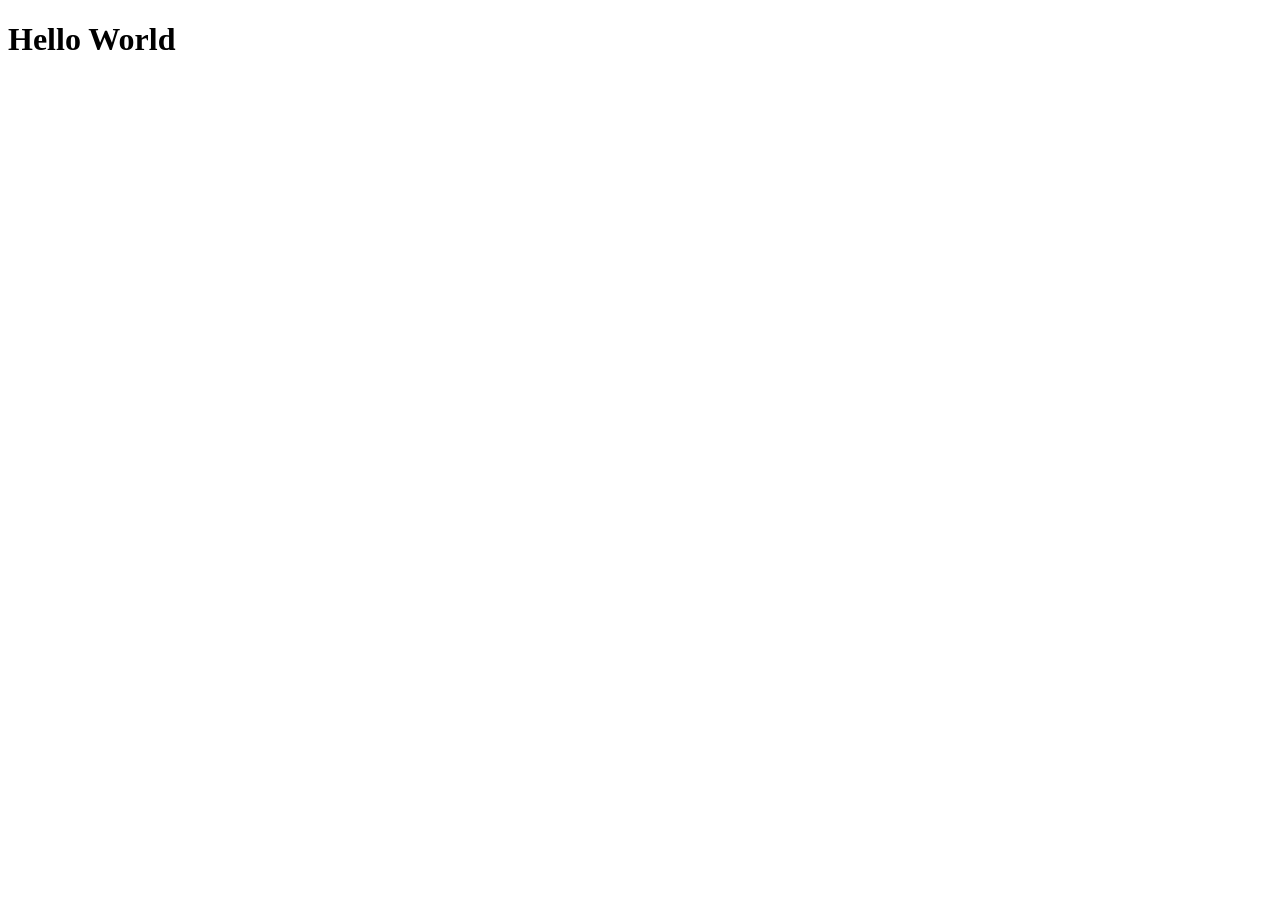
==== index.html @ f8f1220e "Create index.html Base website, not needed just yet" ====
<!DOCTYPE html>
<html lang="eng">
  <head>
    <meta charset="UTF-8">
    <meta name="viewport" content="width=device-width, initial-scale=1,0">
    <title>My Portfolio</title>
  </head>
  <body>
    <h1> Hello World</h1>
  </body>
</html>
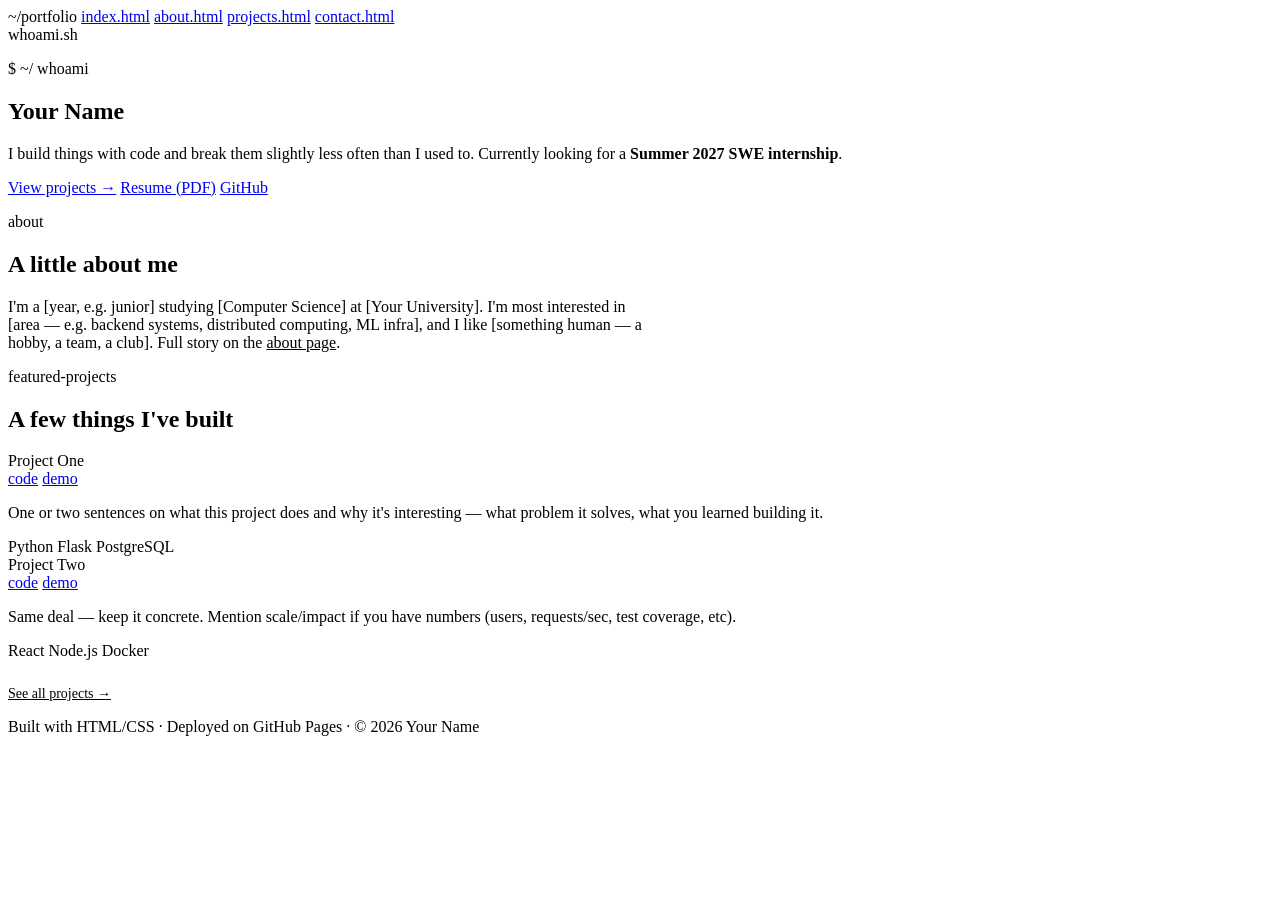
==== commit 75259f78: "Base Website Replaced index, made intital pages and will adjust and update" ====
--- a/index.html
+++ b/index.html
@@ -1,11 +1,121 @@
 <!DOCTYPE html>
-<html lang="eng">
-  <head>
-    <meta charset="UTF-8">
-    <meta name="viewport" content="width=device-width, initial-scale=1,0">
-    <title>My Portfolio</title>
-  </head>
-  <body>
-    <h1> Hello World</h1>
-  </body>
+<html lang="en">
+<head>
+<meta charset="UTF-8">
+<meta name="viewport" content="width=device-width, initial-scale=1.0">
+<title>Your Name — Software Engineer</title>
+<meta name="description" content="Portfolio of Your Name, software engineering student.">
+<link rel="preconnect" href="https://fonts.googleapis.com">
+<link href="https://fonts.googleapis.com/css2?family=JetBrains+Mono:wght@400;600;700&family=Inter:wght@400;500;600&display=swap" rel="stylesheet">
+<link rel="stylesheet" href="css/style.css">
+</head>
+<body>
+
+  <!-- ===== NAV: styled like editor tabs. Edit labels/hrefs as needed ===== -->
+  <nav class="tabbar">
+    <div class="tabbar-inner">
+      <span class="tab-brand">~/portfolio</span>
+      <a class="tab active" href="index.html">index.html</a>
+      <a class="tab" href="about.html">about.html</a>
+      <a class="tab" href="projects.html">projects.html</a>
+      <a class="tab" href="contact.html">contact.html</a>
+    </div>
+  </nav>
+
+  <main class="wrap">
+
+    <!-- ===== HERO ===== -->
+    <section class="hero">
+      <div class="terminal">
+        <div class="terminal-titlebar">
+          <span class="dot red"></span>
+          <span class="dot yellow"></span>
+          <span class="dot green"></span>
+          <span class="terminal-title">whoami.sh</span>
+        </div>
+        <div class="terminal-body">
+          <p class="prompt-line"><span class="sigil">$</span> <span class="path">~/</span> whoami</p>
+          <h1 class="hero-name">Your Name<span class="cursor"></span></h1>
+          <p class="hero-role" data-typewriter="Software Engineering Student · Aspiring Backend Developer"></p>
+          <p class="hero-tagline">
+            I build things with code and break them slightly less often than I used to.
+            Currently looking for a <strong>Summer 2027 SWE internship</strong>.
+            <!-- Edit: replace with your own one/two-line pitch -->
+          </p>
+          <div class="hero-links">
+            <a class="btn btn-primary" href="projects.html">View projects →</a>
+            <a class="btn btn-ghost" href="/assets/resume.pdf" target="_blank" rel="noopener">Resume (PDF)</a>
+            <a class="btn btn-ghost" href="https://github.com/yourusername" target="_blank" rel="noopener">GitHub</a>
+          </div>
+        </div>
+      </div>
+    </section>
+
+    <!-- ===== QUICK ABOUT BLURB ===== -->
+    <section>
+      <p class="eyebrow">about</p>
+      <h2>A little about me</h2>
+      <p style="max-width: 640px;">
+        I'm a [year, e.g. junior] studying [Computer Science] at [Your University].
+        I'm most interested in [area — e.g. backend systems, distributed computing, ML infra],
+        and I like [something human — a hobby, a team, a club]. Full story on the
+        <a href="about.html" style="color: var(--accent); text-decoration: underline;">about page</a>.
+      </p>
+    </section>
+
+    <!-- ===== FEATURED PROJECTS ===== -->
+    <section>
+      <p class="eyebrow">featured-projects</p>
+      <h2>A few things I've built</h2>
+      <div class="project-grid">
+
+        <div class="card">
+          <div class="card-header">
+            <span class="card-title">Project One</span>
+            <div class="card-links">
+              <a href="https://github.com/yourusername/project-one" target="_blank" rel="noopener">code</a>
+              <a href="#" target="_blank" rel="noopener">demo</a>
+            </div>
+          </div>
+          <p>One or two sentences on what this project does and why it's interesting — what problem it solves, what you learned building it.</p>
+          <div class="tag-row">
+            <span class="tag">Python</span>
+            <span class="tag">Flask</span>
+            <span class="tag">PostgreSQL</span>
+          </div>
+        </div>
+
+        <div class="card">
+          <div class="card-header">
+            <span class="card-title">Project Two</span>
+            <div class="card-links">
+              <a href="https://github.com/yourusername/project-two" target="_blank" rel="noopener">code</a>
+              <a href="#" target="_blank" rel="noopener">demo</a>
+            </div>
+          </div>
+          <p>Same deal — keep it concrete. Mention scale/impact if you have numbers (users, requests/sec, test coverage, etc).</p>
+          <div class="tag-row">
+            <span class="tag">React</span>
+            <span class="tag">Node.js</span>
+            <span class="tag">Docker</span>
+          </div>
+        </div>
+
+      </div>
+      <p style="margin-top: 24px;">
+        <a href="projects.html" style="color: var(--accent); text-decoration: underline; font-family: var(--font-display); font-size: 14px;">See all projects →</a>
+      </p>
+    </section>
+
+  </main>
+
+  <footer>
+    <div class="wrap">
+      <p>Built with HTML/CSS · Deployed on GitHub Pages · © <span id="year"></span> Your Name</p>
+    </div>
+  </footer>
+
+  <script src="js/script.js"></script>
+  <script>document.getElementById("year").textContent = new Date().getFullYear();</script>
+</body>
 </html>
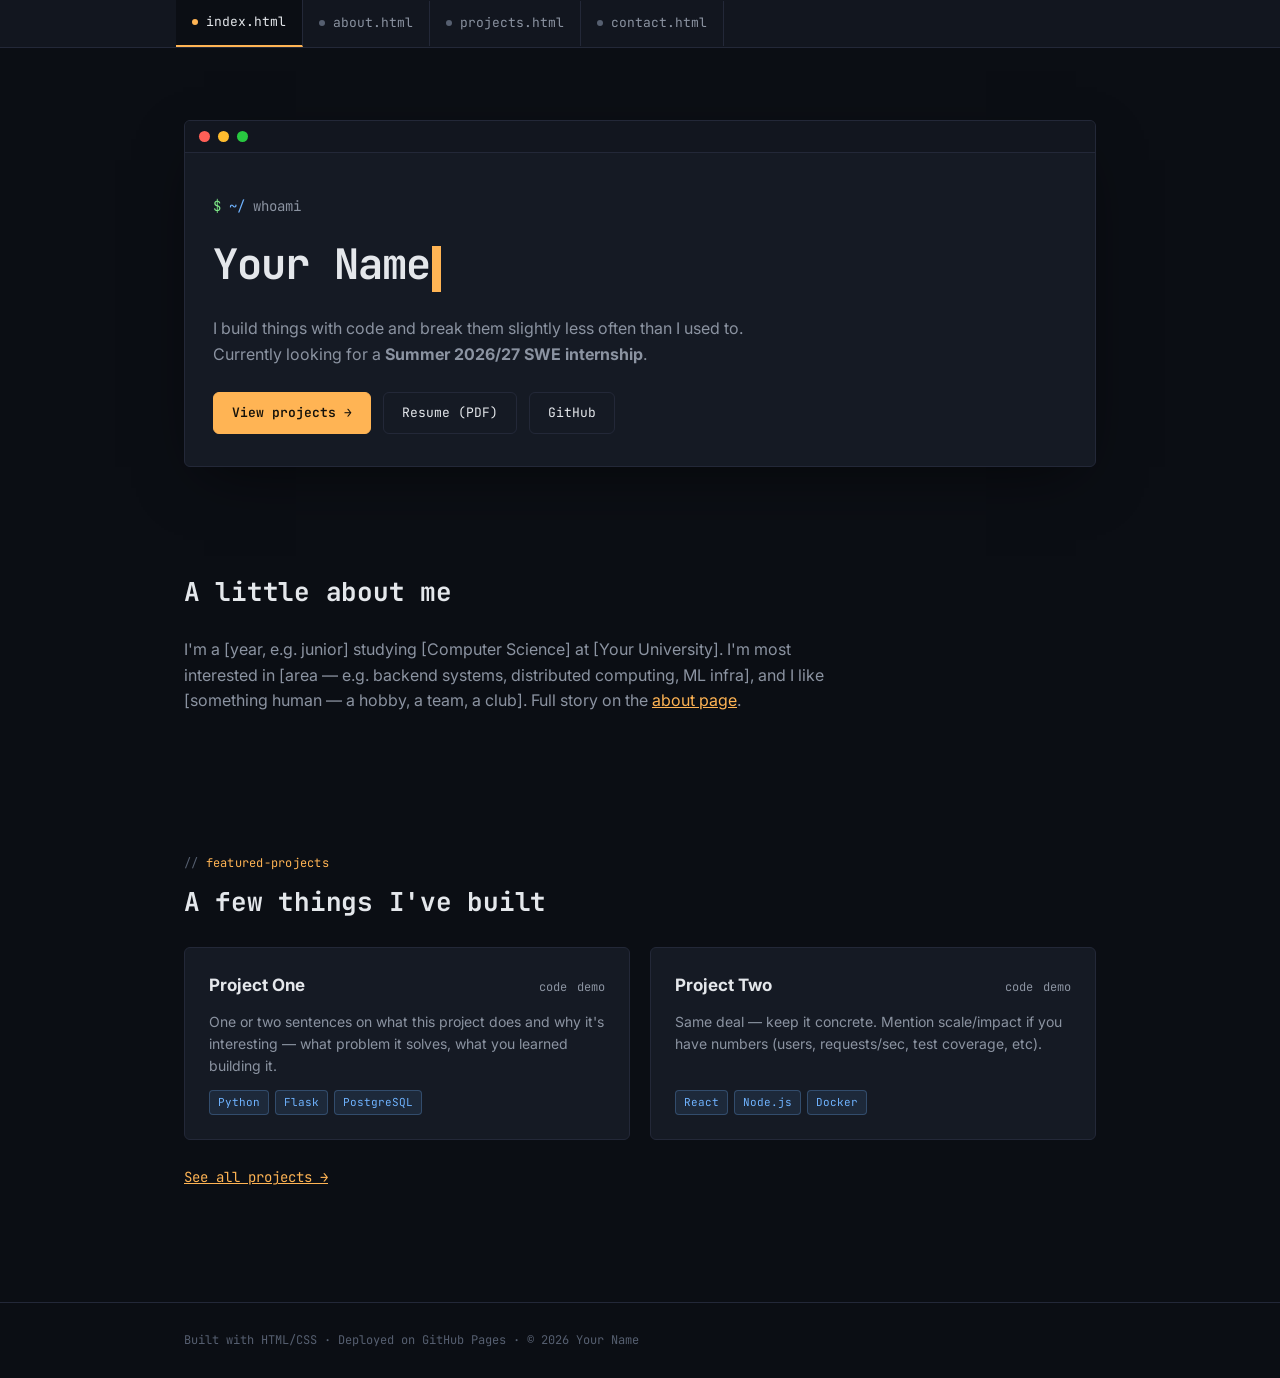
==== commit 733d91bd: "Fixed Css file, added cv and github" ====
--- a/index.html
+++ b/index.html
@@ -1,121 +1,175 @@
-<!DOCTYPE html>
+<!doctype html>
 <html lang="en">
-<head>
-<meta charset="UTF-8">
-<meta name="viewport" content="width=device-width, initial-scale=1.0">
-<title>Your Name — Software Engineer</title>
-<meta name="description" content="Portfolio of Your Name, software engineering student.">
-<link rel="preconnect" href="https://fonts.googleapis.com">
-<link href="https://fonts.googleapis.com/css2?family=JetBrains+Mono:wght@400;600;700&family=Inter:wght@400;500;600&display=swap" rel="stylesheet">
-<link rel="stylesheet" href="css/style.css">
-</head>
-<body>
+  <head>
+    <meta charset="UTF-8" />
+    <meta name="viewport" content="width=device-width, initial-scale=1.0" />
+    <title>Conor Sheridan — Software Engineer</title>
+    <meta
+      name="description"
+      content="Portfolio of Your Name, software engineering student."
+    />
+    <link rel="preconnect" href="https://fonts.googleapis.com" />
+    <link
+      href="https://fonts.googleapis.com/css2?family=JetBrains+Mono:wght@400;600;700&family=Inter:wght@400;500;600&display=swap"
+      rel="stylesheet"
+    />
+    <link rel="stylesheet" href="css/style.css" />
+  </head>
+  <body className="">
+    <!-- ===== NAV: styled like editor tabs. Edit labels/hrefs as needed ===== -->
+    <nav class="tabbar">
+      <div class="tabbar-inner">
+        <a class="tab active" href="index.html">index.html</a>
+        <a class="tab" href="about.html">about.html</a>
+        <a class="tab" href="projects.html">projects.html</a>
+        <a class="tab" href="contact.html">contact.html</a>
+      </div>
+    </nav>
 
-  <!-- ===== NAV: styled like editor tabs. Edit labels/hrefs as needed ===== -->
-  <nav class="tabbar">
-    <div class="tabbar-inner">
-      <span class="tab-brand">~/portfolio</span>
-      <a class="tab active" href="index.html">index.html</a>
-      <a class="tab" href="about.html">about.html</a>
-      <a class="tab" href="projects.html">projects.html</a>
-      <a class="tab" href="contact.html">contact.html</a>
-    </div>
-  </nav>
-
-  <main class="wrap">
-
-    <!-- ===== HERO ===== -->
-    <section class="hero">
-      <div class="terminal">
-        <div class="terminal-titlebar">
-          <span class="dot red"></span>
-          <span class="dot yellow"></span>
-          <span class="dot green"></span>
-          <span class="terminal-title">whoami.sh</span>
-        </div>
-        <div class="terminal-body">
-          <p class="prompt-line"><span class="sigil">$</span> <span class="path">~/</span> whoami</p>
-          <h1 class="hero-name">Your Name<span class="cursor"></span></h1>
-          <p class="hero-role" data-typewriter="Software Engineering Student · Aspiring Backend Developer"></p>
-          <p class="hero-tagline">
-            I build things with code and break them slightly less often than I used to.
-            Currently looking for a <strong>Summer 2027 SWE internship</strong>.
-            <!-- Edit: replace with your own one/two-line pitch -->
-          </p>
-          <div class="hero-links">
-            <a class="btn btn-primary" href="projects.html">View projects →</a>
-            <a class="btn btn-ghost" href="/assets/resume.pdf" target="_blank" rel="noopener">Resume (PDF)</a>
-            <a class="btn btn-ghost" href="https://github.com/yourusername" target="_blank" rel="noopener">GitHub</a>
+    <main class="wrap">
+      <!-- ===== HERO ===== -->
+      <section class="hero">
+        <div class="terminal">
+          <div class="terminal-titlebar">
+            <span class="dot red"></span>
+            <span class="dot yellow"></span>
+            <span class="dot green"></span>
+          </div>
+          <div class="terminal-body">
+            <p class="prompt-line">
+              <span class="sigil">$</span> <span class="path">~/</span> whoami
+            </p>
+            <h1 class="hero-name">Your Name<span class="cursor"></span></h1>
+            <p
+              class="hero-role"
+              data-typewriter="Software Engineering Student · Aspiring Backend Developer"
+            ></p>
+            <p class="hero-tagline">
+              I build things with code and break them slightly less often than I
+              used to. Currently looking for a
+              <strong>Summer 2026/27 SWE internship</strong>.
+              <!-- Edit: replace with your own one/two-line pitch -->
+            </p>
+            <div class="hero-links">
+              <a class="btn btn-primary" href="projects.html"
+                >View projects →</a
+              >
+              <a
+                class="btn btn-ghost"
+                href="assets/resume.pdf"
+                target="_blank"
+                rel="noopener"
+                >Resume (PDF)</a
+              >
+              <a
+                class="btn btn-ghost"
+                href="https://github.com/Conor-She"
+                target="_blank"
+                rel="noopener"
+                >GitHub</a
+              >
+            </div>
           </div>
         </div>
-      </div>
-    </section>
+      </section>
 
-    <!-- ===== QUICK ABOUT BLURB ===== -->
-    <section>
-      <p class="eyebrow">about</p>
-      <h2>A little about me</h2>
-      <p style="max-width: 640px;">
-        I'm a [year, e.g. junior] studying [Computer Science] at [Your University].
-        I'm most interested in [area — e.g. backend systems, distributed computing, ML infra],
-        and I like [something human — a hobby, a team, a club]. Full story on the
-        <a href="about.html" style="color: var(--accent); text-decoration: underline;">about page</a>.
-      </p>
-    </section>
+      <!-- ===== QUICK ABOUT BLURB ===== -->
+      <section>
+        <h2>A little about me</h2>
+        <p style="max-width: 640px">
+          I'm a [year, e.g. junior] studying [Computer Science] at [Your
+          University]. I'm most interested in [area — e.g. backend systems,
+          distributed computing, ML infra], and I like [something human — a
+          hobby, a team, a club]. Full story on the
+          <a
+            href="about.html"
+            style="color: var(--accent); text-decoration: underline"
+            >about page</a
+          >.
+        </p>
+      </section>
 
-    <!-- ===== FEATURED PROJECTS ===== -->
-    <section>
-      <p class="eyebrow">featured-projects</p>
-      <h2>A few things I've built</h2>
-      <div class="project-grid">
-
-        <div class="card">
-          <div class="card-header">
-            <span class="card-title">Project One</span>
-            <div class="card-links">
-              <a href="https://github.com/yourusername/project-one" target="_blank" rel="noopener">code</a>
-              <a href="#" target="_blank" rel="noopener">demo</a>
+      <!-- ===== FEATURED PROJECTS ===== -->
+      <section>
+        <p class="eyebrow">featured-projects</p>
+        <h2>A few things I've built</h2>
+        <div class="project-grid">
+          <div class="card">
+            <div class="card-header">
+              <span class="card-title">Project One</span>
+              <div class="card-links">
+                <a
+                  href="https://github.com/yourusername/project-one"
+                  target="_blank"
+                  rel="noopener"
+                  >code</a
+                >
+                <a href="#" target="_blank" rel="noopener">demo</a>
+              </div>
+            </div>
+            <p>
+              One or two sentences on what this project does and why it's
+              interesting — what problem it solves, what you learned building
+              it.
+            </p>
+            <div class="tag-row">
+              <span class="tag">Python</span>
+              <span class="tag">Flask</span>
+              <span class="tag">PostgreSQL</span>
             </div>
           </div>
-          <p>One or two sentences on what this project does and why it's interesting — what problem it solves, what you learned building it.</p>
-          <div class="tag-row">
-            <span class="tag">Python</span>
-            <span class="tag">Flask</span>
-            <span class="tag">PostgreSQL</span>
+
+          <div class="card">
+            <div class="card-header">
+              <span class="card-title">Project Two</span>
+              <div class="card-links">
+                <a
+                  href="https://github.com/yourusername/project-two"
+                  target="_blank"
+                  rel="noopener"
+                  >code</a
+                >
+                <a href="#" target="_blank" rel="noopener">demo</a>
+              </div>
+            </div>
+            <p>
+              Same deal — keep it concrete. Mention scale/impact if you have
+              numbers (users, requests/sec, test coverage, etc).
+            </p>
+            <div class="tag-row">
+              <span class="tag">React</span>
+              <span class="tag">Node.js</span>
+              <span class="tag">Docker</span>
+            </div>
           </div>
         </div>
+        <p style="margin-top: 24px">
+          <a
+            href="projects.html"
+            style="
+              color: var(--accent);
+              text-decoration: underline;
+              font-family: var(--font-display);
+              font-size: 14px;
+            "
+            >See all projects →</a
+          >
+        </p>
+      </section>
+    </main>
 
-        <div class="card">
-          <div class="card-header">
-            <span class="card-title">Project Two</span>
-            <div class="card-links">
-              <a href="https://github.com/yourusername/project-two" target="_blank" rel="noopener">code</a>
-              <a href="#" target="_blank" rel="noopener">demo</a>
-            </div>
-          </div>
-          <p>Same deal — keep it concrete. Mention scale/impact if you have numbers (users, requests/sec, test coverage, etc).</p>
-          <div class="tag-row">
-            <span class="tag">React</span>
-            <span class="tag">Node.js</span>
-            <span class="tag">Docker</span>
-          </div>
-        </div>
+    <footer>
+      <div class="wrap">
+        <p>
+          Built with HTML/CSS · Deployed on GitHub Pages · ©
+          <span id="year"></span> Your Name
+        </p>
+      </div>
+    </footer>
 
-      </div>
-      <p style="margin-top: 24px;">
-        <a href="projects.html" style="color: var(--accent); text-decoration: underline; font-family: var(--font-display); font-size: 14px;">See all projects →</a>
-      </p>
-    </section>
-
-  </main>
-
-  <footer>
-    <div class="wrap">
-      <p>Built with HTML/CSS · Deployed on GitHub Pages · © <span id="year"></span> Your Name</p>
-    </div>
-  </footer>
-
-  <script src="js/script.js"></script>
-  <script>document.getElementById("year").textContent = new Date().getFullYear();</script>
-</body>
+    <script src="js/script.js"></script>
+    <script>
+      document.getElementById("year").textContent = new Date().getFullYear();
+    </script>
+  </body>
 </html>
--- a/css/style.css
+++ b/css/style.css
@@ -0,0 +1,509 @@
+/* =========================================================
+   PORTFOLIO THEME — "Code Editor" dark mode
+   Edit the variables below to retheme the whole site.
+   ========================================================= */
+
+:root {
+  --bg: #0b0e14;
+  --bg-elevated: #12161f;
+  --bg-card: #151a24;
+  --border: #232838;
+  --text: #e4e7eb;
+  --text-dim: #8b93a1;
+  --text-faint: #565f70;
+  --accent: #ffb454;
+  --accent-dim: #c98d3f;
+  --accent-soft: rgba(255, 180, 84, 0.12);
+  --green: #7ee787;
+  --blue: #6fb3ff;
+
+  --font-display: "JetBrains Mono", "Fira Code", ui-monospace, Menlo, monospace;
+  --font-body: "Inter", -apple-system, BlinkMacSystemFont, "Segoe UI", sans-serif;
+
+  --radius: 6px;
+  --max-width: 960px;
+}
+
+* { box-sizing: border-box; }
+
+html { scroll-behavior: smooth; }
+
+@media (prefers-reduced-motion: reduce) {
+  html { scroll-behavior: auto; }
+  *, *::before, *::after {
+    animation-duration: 0.01ms !important;
+    animation-iteration-count: 1 !important;
+    transition-duration: 0.01ms !important;
+  }
+}
+
+body {
+  margin: 0;
+  background: var(--bg);
+  color: var(--text);
+  font-family: var(--font-body);
+  line-height: 1.6;
+  font-size: 16px;
+}
+
+a {
+  color: inherit;
+  text-decoration: none;
+}
+
+img { max-width: 100%; display: block; }
+
+.wrap {
+  max-width: var(--max-width);
+  margin: 0 auto;
+  padding: 0 24px;
+}
+
+/* ---------- "Editor tab" navigation ---------- */
+
+.tabbar {
+  position: sticky;
+  top: 0;
+  z-index: 50;
+  background: var(--bg-elevated);
+  border-bottom: 1px solid var(--border);
+}
+
+.tabbar-inner {
+  max-width: var(--max-width);
+  margin: 0 auto;
+  display: flex;
+  align-items: center;
+  gap: 0;
+  padding: 0 16px;
+  overflow-x: auto;
+}
+
+.tab-brand {
+  font-family: var(--font-display);
+  font-size: 14px;
+  color: var(--accent);
+  padding: 14px 16px 14px 0;
+  margin-right: 8px;
+  white-space: nowrap;
+  font-weight: 600;
+}
+
+.tab {
+  font-family: var(--font-display);
+  font-size: 13px;
+  color: var(--text-dim);
+  padding: 12px 16px;
+  border-right: 1px solid var(--border);
+  white-space: nowrap;
+  position: relative;
+  transition: color 0.15s ease, background 0.15s ease;
+}
+
+.tab::before {
+  content: "";
+  display: inline-block;
+  width: 6px;
+  height: 6px;
+  border-radius: 50%;
+  background: var(--text-faint);
+  margin-right: 8px;
+  vertical-align: middle;
+}
+
+.tab:hover {
+  color: var(--text);
+  background: rgba(255, 255, 255, 0.03);
+}
+
+.tab.active {
+  color: var(--text);
+  background: var(--bg);
+  border-bottom: 2px solid var(--accent);
+}
+
+.tab.active::before {
+  background: var(--accent);
+}
+
+/* ---------- Hero / terminal block ---------- */
+
+.hero {
+  padding: 72px 0 48px;
+}
+
+.terminal {
+  background: var(--bg-card);
+  border: 1px solid var(--border);
+  border-radius: var(--radius);
+  overflow: hidden;
+  box-shadow: 0 20px 60px -20px rgba(0, 0, 0, 0.6);
+}
+
+.terminal-titlebar {
+  display: flex;
+  align-items: center;
+  gap: 8px;
+  padding: 10px 14px;
+  background: var(--bg-elevated);
+  border-bottom: 1px solid var(--border);
+}
+
+.dot {
+  width: 11px;
+  height: 11px;
+  border-radius: 50%;
+}
+.dot.red { background: #ff5f57; }
+.dot.yellow { background: #febc2e; }
+.dot.green { background: #28c840; }
+
+.terminal-title {
+  margin-left: 8px;
+  font-family: var(--font-display);
+  font-size: 12px;
+  color: var(--text-faint);
+}
+
+.terminal-body {
+  padding: 28px 28px 32px;
+  font-family: var(--font-display);
+}
+
+.prompt-line {
+  color: var(--text-dim);
+  font-size: 14px;
+  margin-bottom: 6px;
+}
+
+.prompt-line .sigil { color: var(--green); }
+.prompt-line .path { color: var(--blue); }
+
+.hero-name {
+  font-size: 42px;
+  font-weight: 700;
+  margin: 14px 0 6px;
+  color: var(--text);
+  letter-spacing: -0.02em;
+}
+
+.hero-role {
+  font-size: 18px;
+  color: var(--accent);
+  margin: 0 0 18px;
+}
+
+.cursor {
+  display: inline-block;
+  width: 9px;
+  height: 1.1em;
+  background: var(--accent);
+  vertical-align: text-bottom;
+  margin-left: 2px;
+  animation: blink 1s step-end infinite;
+}
+
+@keyframes blink {
+  50% { opacity: 0; }
+}
+
+.hero-tagline {
+  font-family: var(--font-body);
+  color: var(--text-dim);
+  font-size: 16px;
+  max-width: 560px;
+  margin: 0 0 24px;
+}
+
+.hero-links {
+  display: flex;
+  gap: 12px;
+  flex-wrap: wrap;
+}
+
+/* ---------- Buttons ---------- */
+
+.btn {
+  display: inline-flex;
+  align-items: center;
+  gap: 8px;
+  padding: 10px 18px;
+  border-radius: var(--radius);
+  font-family: var(--font-display);
+  font-size: 13px;
+  border: 1px solid var(--border);
+  transition: border-color 0.15s ease, background 0.15s ease, transform 0.15s ease;
+}
+
+.btn:hover {
+  transform: translateY(-1px);
+}
+
+.btn-primary {
+  background: var(--accent);
+  color: #14110a;
+  border-color: var(--accent);
+  font-weight: 600;
+}
+
+.btn-primary:hover {
+  background: #ffc272;
+}
+
+.btn-ghost {
+  background: transparent;
+  color: var(--text);
+}
+
+.btn-ghost:hover {
+  border-color: var(--accent-dim);
+  color: var(--accent);
+}
+
+/* ---------- Section scaffolding ---------- */
+
+section {
+  padding: 56px 0;
+}
+
+.eyebrow {
+  font-family: var(--font-display);
+  font-size: 12px;
+  color: var(--accent);
+  text-transform: lowercase;
+  letter-spacing: 0.02em;
+  margin-bottom: 8px;
+}
+
+.eyebrow::before {
+  content: "// ";
+  color: var(--text-faint);
+}
+
+h1, h2, h3 {
+  font-family: var(--font-display);
+  font-weight: 700;
+  letter-spacing: -0.01em;
+  color: var(--text);
+}
+
+h2 {
+  font-size: 26px;
+  margin: 0 0 24px;
+}
+
+p { color: var(--text-dim); }
+
+/* ---------- Project cards ---------- */
+
+.project-grid {
+  display: grid;
+  grid-template-columns: repeat(2, 1fr);
+  gap: 20px;
+}
+
+@media (max-width: 700px) {
+  .project-grid { grid-template-columns: 1fr; }
+}
+
+.card {
+  background: var(--bg-card);
+  border: 1px solid var(--border);
+  border-radius: var(--radius);
+  padding: 24px;
+  transition: border-color 0.15s ease, transform 0.15s ease;
+  display: flex;
+  flex-direction: column;
+  gap: 12px;
+}
+
+.card:hover {
+  border-color: var(--accent-dim);
+  transform: translateY(-2px);
+}
+
+.card-header {
+  display: flex;
+  justify-content: space-between;
+  align-items: baseline;
+  gap: 12px;
+}
+
+.card-title {
+  font-size: 17px;
+  font-weight: 700;
+  color: var(--text);
+}
+
+.card-links {
+  display: flex;
+  gap: 10px;
+  font-family: var(--font-display);
+  font-size: 12px;
+  flex-shrink: 0;
+}
+
+.card-links a {
+  color: var(--text-dim);
+}
+
+.card-links a:hover {
+  color: var(--accent);
+}
+
+.card p {
+  font-size: 14px;
+  margin: 0;
+  flex-grow: 1;
+}
+
+.tag-row {
+  display: flex;
+  flex-wrap: wrap;
+  gap: 6px;
+}
+
+.tag {
+  font-family: var(--font-display);
+  font-size: 11px;
+  color: var(--blue);
+  background: rgba(111, 179, 255, 0.1);
+  border: 1px solid rgba(111, 179, 255, 0.25);
+  padding: 3px 8px;
+  border-radius: 4px;
+}
+
+/* ---------- About page bits ---------- */
+
+.about-grid {
+  display: grid;
+  grid-template-columns: 1.3fr 1fr;
+  gap: 40px;
+  align-items: start;
+}
+
+@media (max-width: 700px) {
+  .about-grid { grid-template-columns: 1fr; }
+}
+
+.skill-block {
+  margin-bottom: 20px;
+}
+
+.skill-block h3 {
+  font-size: 13px;
+  color: var(--text-faint);
+  text-transform: lowercase;
+  margin: 0 0 10px;
+}
+
+.skill-list {
+  display: flex;
+  flex-wrap: wrap;
+  gap: 8px;
+}
+
+.skill-list .tag {
+  color: var(--text);
+  background: var(--bg-card);
+  border-color: var(--border);
+}
+
+.timeline {
+  border-left: 2px solid var(--border);
+  padding-left: 20px;
+}
+
+.timeline-item {
+  position: relative;
+  margin-bottom: 24px;
+}
+
+.timeline-item::before {
+  content: "";
+  position: absolute;
+  left: -25px;
+  top: 4px;
+  width: 8px;
+  height: 8px;
+  border-radius: 50%;
+  background: var(--accent);
+}
+
+.timeline-item .when {
+  font-family: var(--font-display);
+  font-size: 12px;
+  color: var(--accent);
+  display: block;
+  margin-bottom: 4px;
+}
+
+.timeline-item .what {
+  font-weight: 600;
+  color: var(--text);
+  margin-bottom: 2px;
+}
+
+.timeline-item .where {
+  font-size: 14px;
+  color: var(--text-dim);
+}
+
+/* ---------- Contact page ---------- */
+
+.contact-grid {
+  display: grid;
+  grid-template-columns: repeat(auto-fit, minmax(200px, 1fr));
+  gap: 16px;
+}
+
+.contact-card {
+  background: var(--bg-card);
+  border: 1px solid var(--border);
+  border-radius: var(--radius);
+  padding: 22px;
+  text-align: left;
+  transition: border-color 0.15s ease, transform 0.15s ease;
+}
+
+.contact-card:hover {
+  border-color: var(--accent-dim);
+  transform: translateY(-2px);
+}
+
+.contact-card .label {
+  font-family: var(--font-display);
+  font-size: 12px;
+  color: var(--text-faint);
+  margin-bottom: 6px;
+}
+
+.contact-card .value {
+  font-size: 15px;
+  color: var(--text);
+  font-weight: 600;
+  word-break: break-word;
+}
+
+/* ---------- Footer ---------- */
+
+footer {
+  border-top: 1px solid var(--border);
+  padding: 28px 0;
+  margin-top: 40px;
+}
+
+footer p {
+  font-family: var(--font-display);
+  font-size: 12px;
+  color: var(--text-faint);
+  margin: 0;
+}
+
+/* focus states for keyboard nav */
+a:focus-visible,
+.btn:focus-visible,
+.tab:focus-visible {
+  outline: 2px solid var(--accent);
+  outline-offset: 2px;
+}
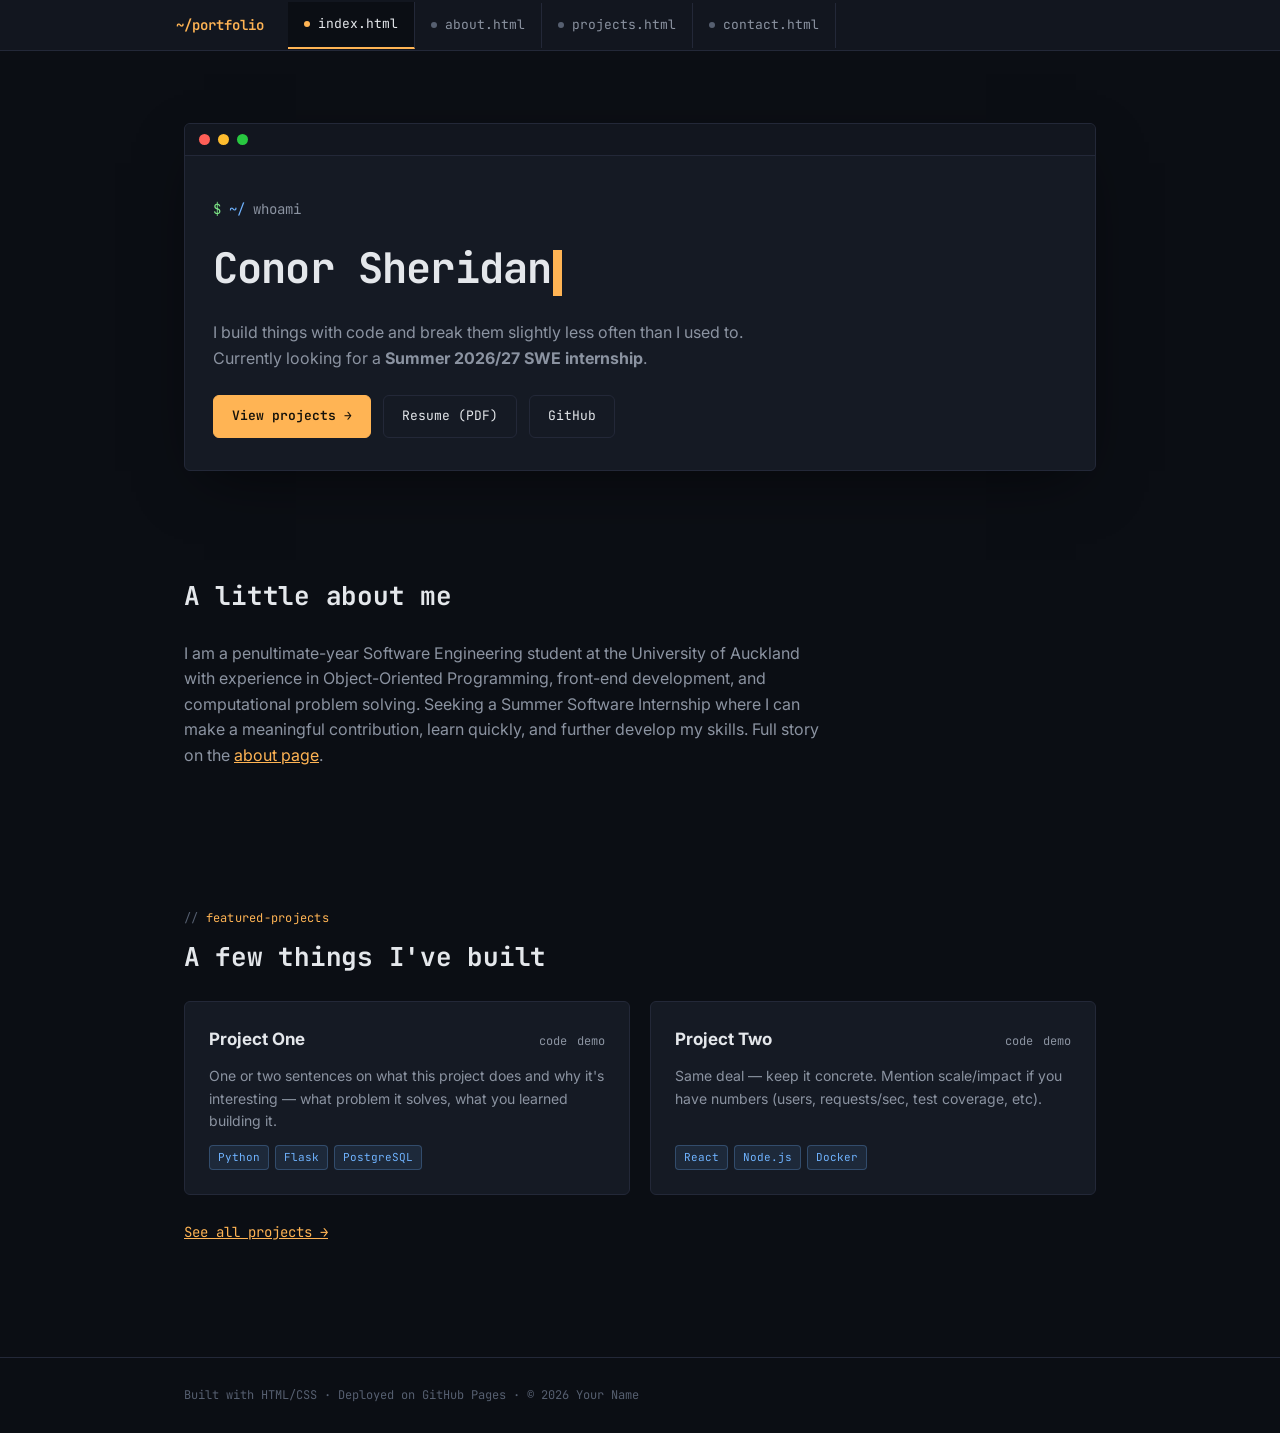
==== commit 7881d1e5: "Updated about & contact section." ====
--- a/index.html
+++ b/index.html
@@ -19,6 +19,7 @@
     <!-- ===== NAV: styled like editor tabs. Edit labels/hrefs as needed ===== -->
     <nav class="tabbar">
       <div class="tabbar-inner">
+        <span class="tab-brand">~/portfolio</span>
         <a class="tab active" href="index.html">index.html</a>
         <a class="tab" href="about.html">about.html</a>
         <a class="tab" href="projects.html">projects.html</a>
@@ -39,7 +40,7 @@
             <p class="prompt-line">
               <span class="sigil">$</span> <span class="path">~/</span> whoami
             </p>
-            <h1 class="hero-name">Your Name<span class="cursor"></span></h1>
+            <h1 class="hero-name">Conor Sheridan<span class="cursor"></span></h1>
             <p
               class="hero-role"
               data-typewriter="Software Engineering Student · Aspiring Backend Developer"
@@ -77,10 +78,12 @@
       <section>
         <h2>A little about me</h2>
         <p style="max-width: 640px">
-          I'm a [year, e.g. junior] studying [Computer Science] at [Your
-          University]. I'm most interested in [area — e.g. backend systems,
-          distributed computing, ML infra], and I like [something human — a
-          hobby, a team, a club]. Full story on the
+          I am a penultimate-year Software Engineering student at the University of
+          Auckland with experience in Object-Oriented Programming, front-end
+          development, and computational problem solving. Seeking a Summer
+          Software Internship where I can make a meaningful contribution, learn
+          quickly, and further develop my skills.
+          Full story on the
           <a
             href="about.html"
             style="color: var(--accent); text-decoration: underline"
